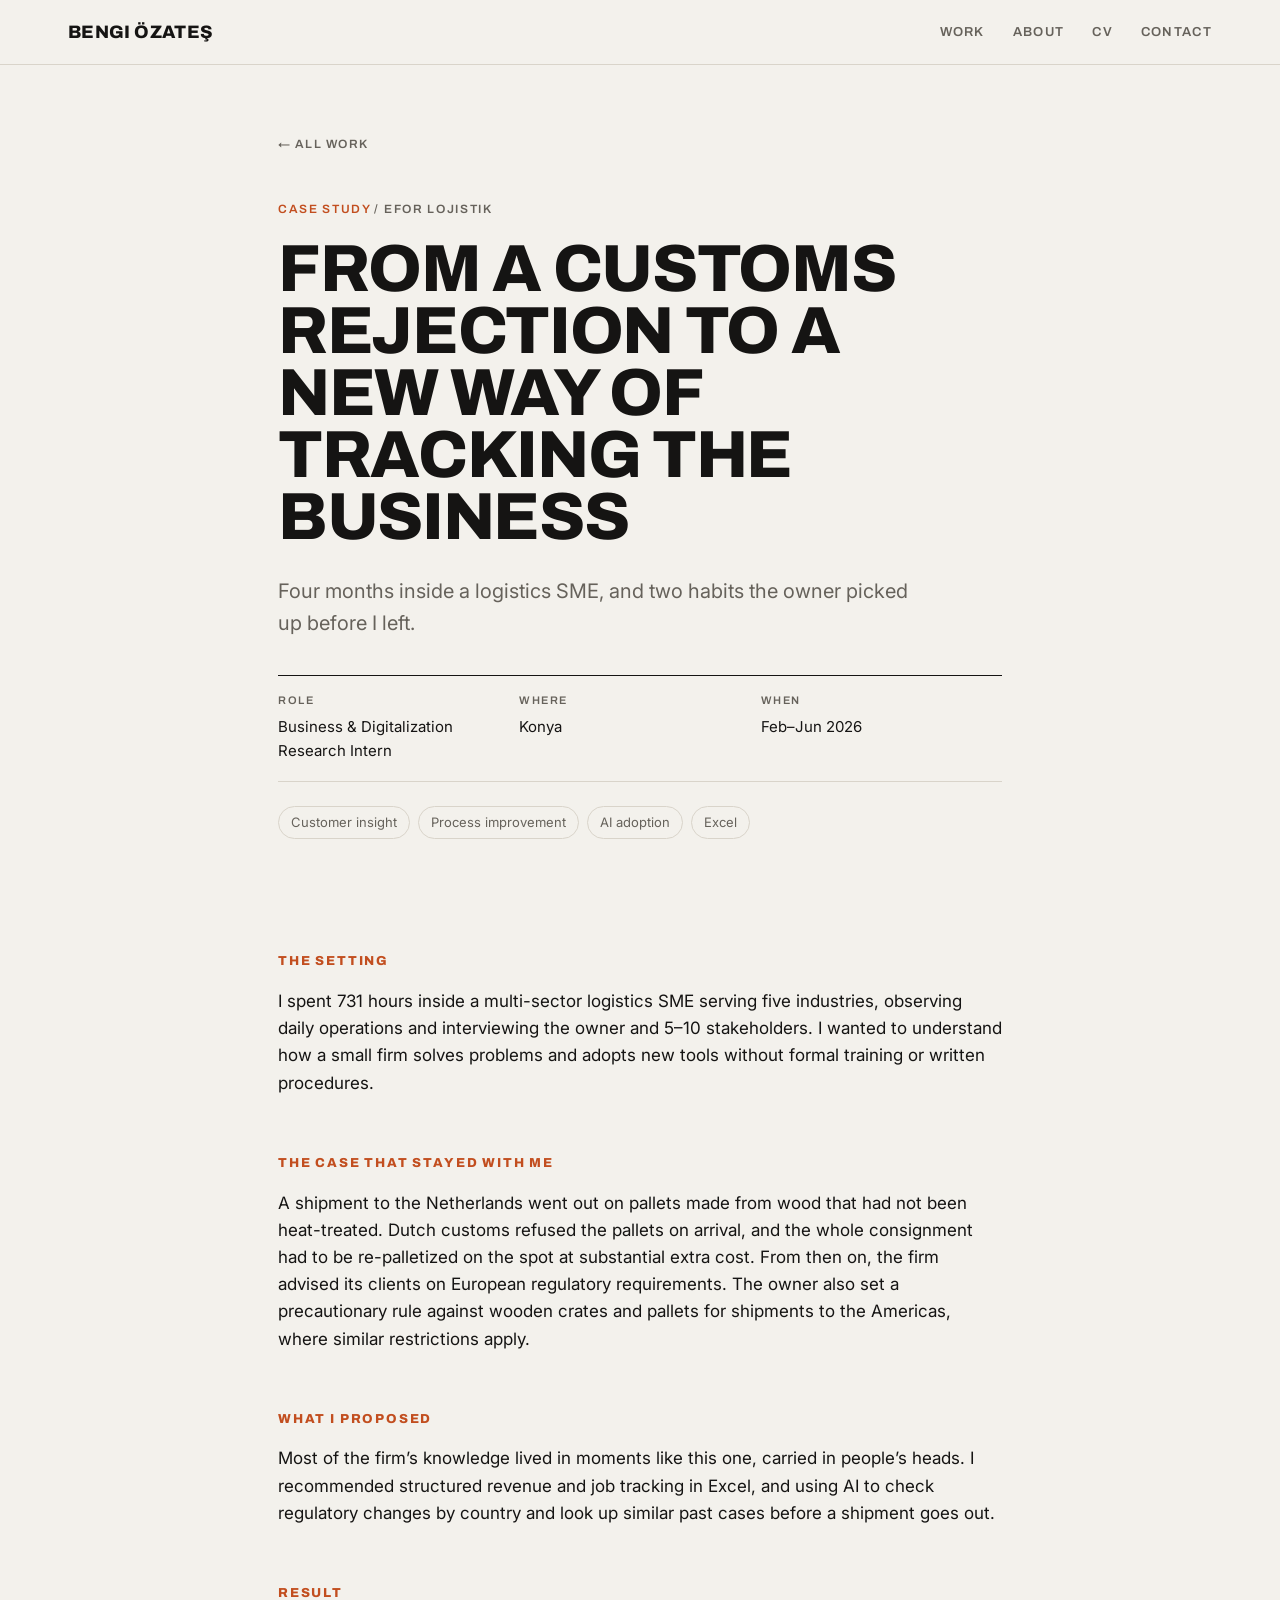
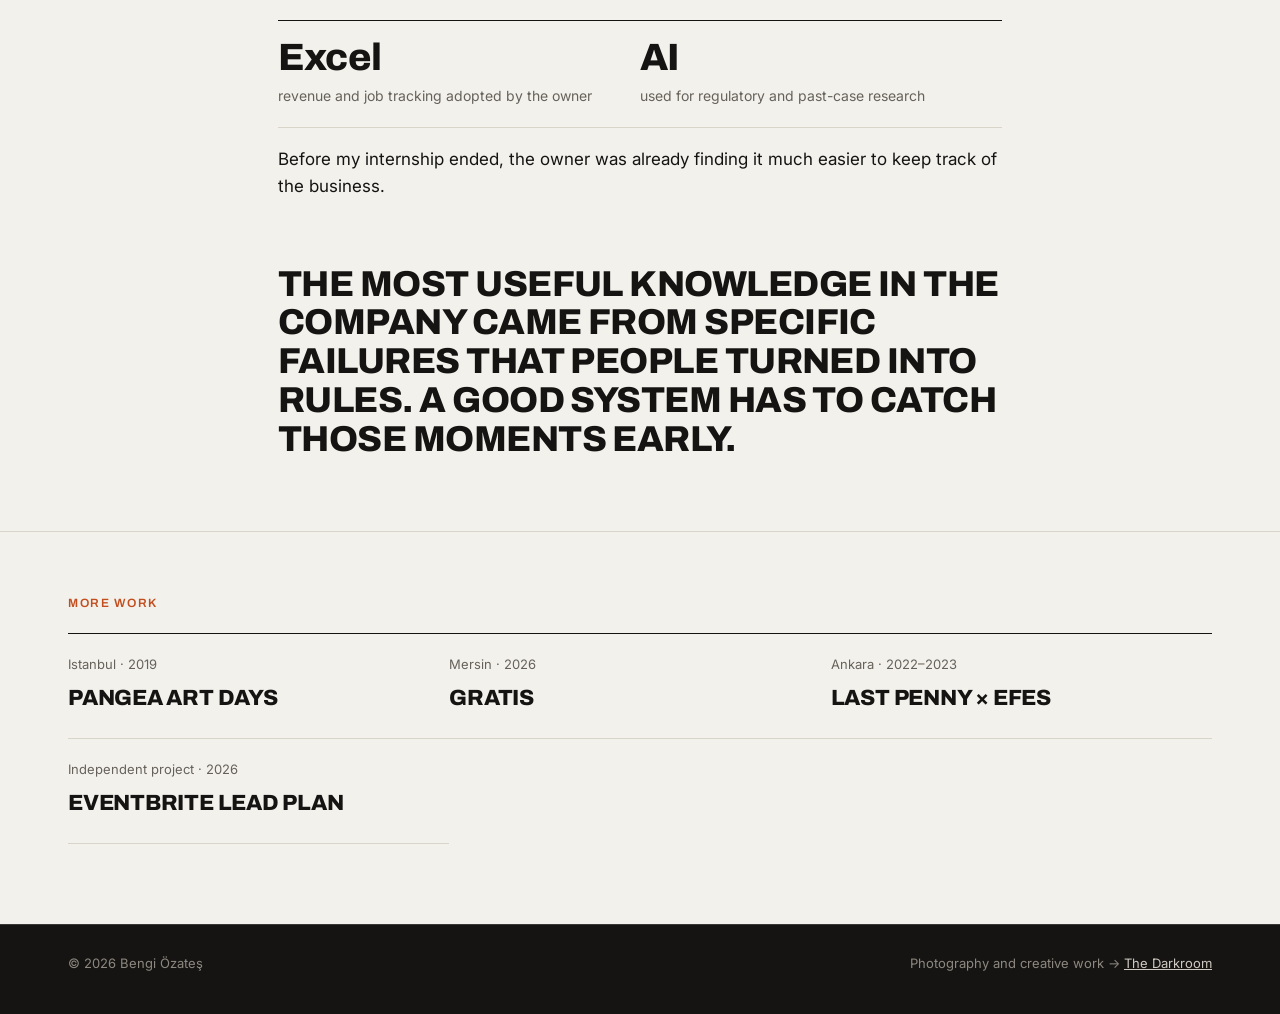
==== efor.html @ a21bf034 "Add files via upload" ====
<!doctype html>
<html lang="en">
<head>
<meta charset="utf-8">
<meta name="viewport" content="width=device-width, initial-scale=1">
<title>Efor Lojistik | Bengi Özateş</title>
<meta name="description" content="Four months inside a logistics SME, and two habits the owner picked up before I left.">
<link rel="preconnect" href="https://fonts.googleapis.com">
<link rel="preconnect" href="https://fonts.gstatic.com" crossorigin>
<link href="https://fonts.googleapis.com/css2?family=Archivo:wght@400;500;600;800&family=Inter:wght@400;500;600&display=swap" rel="stylesheet">
<link rel="stylesheet" href="style.css">
</head>
<body>
<nav>
  <div class="wrap">
    <a class="logo" href="index.html">Bengi Özateş</a>
    <ul>
      <li><a href="index.html#work">Work</a></li>
      <li class="hide"><a href="index.html#about">About</a></li>
      <li><a href="Bengi_Ozates_CV.pdf">CV</a></li>
      <li><a href="index.html#contact">Contact</a></li>
    </ul>
  </div>
</nav>

<header class="case-hero">
  <div class="narrow">
    <a class="back" href="index.html#work">← All work</a><br>
    <span class="label"><b>Case study</b> / Efor Lojistik</span>
    <h1>From a customs rejection to a new way of tracking the business</h1>
    <p class="sub">Four months inside a logistics SME, and two habits the owner picked up before I left.</p>
    <dl class="facts">
      <div><dt>Role</dt><dd>Business &amp; Digitalization Research Intern</dd></div>
      <div><dt>Where</dt><dd>Konya</dd></div>
      <div><dt>When</dt><dd>Feb–Jun 2026</dd></div>
    </dl>
    <ul class="tags"><li>Customer insight</li><li>Process improvement</li><li>AI adoption</li><li>Excel</li></ul>
    
  </div>
</header>
<article class="case-body">
  <div class="narrow">
    
    <h3>The setting</h3>
    <p>I spent 731 hours inside a multi-sector logistics SME serving five industries, observing daily operations and interviewing the owner and 5–10 stakeholders. I wanted to understand how a small firm solves problems and adopts new tools without formal training or written procedures.</p>

    <h3>The case that stayed with me</h3>
    <p>A shipment to the Netherlands went out on pallets made from wood that had not been heat-treated. Dutch customs refused the pallets on arrival, and the whole consignment had to be re-palletized on the spot at substantial extra cost. From then on, the firm advised its clients on European regulatory requirements. The owner also set a precautionary rule against wooden crates and pallets for shipments to the Americas, where similar restrictions apply.</p>

    <h3>What I proposed</h3>
    <p>Most of the firm’s knowledge lived in moments like this one, carried in people’s heads. I recommended structured revenue and job tracking in Excel, and using AI to check regulatory changes by country and look up similar past cases before a shipment goes out.</p>

    <h3>Result</h3>
    <div class="result two">
      <div><b>Excel</b><span>revenue and job tracking adopted by the owner</span></div>
      <div><b>AI</b><span>used for regulatory and past-case research</span></div>
    </div>
    <p style="margin-top:18px">Before my internship ended, the owner was already finding it much easier to keep track of the business.</p>

    <p class="quote">The most useful knowledge in the company came from specific failures that people turned into rules. A good system has to catch those moments early.</p>

  </div>
</article>
<section class="next">
  <div class="wrap">
    <span class="label"><b>More work</b></span>
    <div class="row">
      <a href="pangea.html"><small>Istanbul · 2019</small><strong>Pangea Art Days</strong></a>
      <a href="gratis.html"><small>Mersin · 2026</small><strong>Gratis</strong></a>
      <a href="lastpenny.html"><small>Ankara · 2022–2023</small><strong>Last Penny × Efes</strong></a>
      <a href="eventbrite.html"><small>Independent project · 2026</small><strong>Eventbrite lead plan</strong></a>
    </div>
  </div>
</section>
<footer>
  <div class="wrap">
    <span>© 2026 Bengi Özateş</span>
    <span>Photography and creative work → <a href="https://bengiozates.github.io/darkroom/">The Darkroom</a></span>
  </div>
</footer>
</body>
</html>
---- style.css ----
:root{--bg:#f3f1ec;--ink:#151413;--muted:#66625b;--line:#d9d4ca;--accent:#c24e1f;--accent-soft:#f1dfd4;--dark:#151413;--on-dark:#ece9e2;--surface:#fbfaf7;
--display:"Archivo","Arial Narrow",Arial,sans-serif;--sans:"Inter",system-ui,sans-serif}
*{box-sizing:border-box}
html{scroll-behavior:smooth}
body{margin:0;background:var(--bg);color:var(--ink);font-family:var(--sans);font-size:17px;line-height:1.6;-webkit-font-smoothing:antialiased}
a{color:inherit;text-decoration:none}
img{display:block;max-width:100%}
p{margin:0 0 16px}
.wrap{max-width:1200px;margin:0 auto;padding:0 28px}
.narrow{max-width:780px;margin:0 auto;padding:0 28px}
.label{font-family:var(--display);font-size:12px;font-weight:600;letter-spacing:.14em;text-transform:uppercase;color:var(--muted)}
.label b{color:var(--accent);font-weight:600}

nav{border-bottom:1px solid var(--line);background:var(--bg);position:sticky;top:0;z-index:10}
nav .wrap{display:flex;justify-content:space-between;align-items:center;height:64px}
.logo{font-family:var(--display);font-weight:800;font-size:18px;letter-spacing:.02em;text-transform:uppercase}
nav ul{display:flex;gap:28px;list-style:none;margin:0;padding:0;font-family:var(--display);font-size:13px;font-weight:600;letter-spacing:.1em;text-transform:uppercase}
nav ul a{color:var(--muted)} nav ul a:hover{color:var(--ink)}

h1,h2,h3,h4{font-family:var(--display);font-weight:800;text-transform:uppercase;letter-spacing:-.02em;margin:0}
.btn{display:inline-block;padding:14px 22px;border:1.5px solid var(--ink);border-radius:999px;font-family:var(--display);font-weight:600;font-size:13px;letter-spacing:.1em;text-transform:uppercase;transition:opacity .15s}
.btn.solid{background:var(--ink);color:var(--bg)}
.btn:hover{opacity:.8}
.dark .btn{border-color:var(--on-dark)} .dark .btn.solid{background:var(--on-dark);color:var(--dark)}

/* hero */
.hero{padding:88px 0 56px}
.hero h1{font-size:clamp(44px,8.6vw,124px);line-height:.92;letter-spacing:-.025em;margin:22px 0 0}
.hero h1 span{color:var(--accent)}
.hero .row{display:grid;grid-template-columns:1.3fr 1fr;gap:48px;margin-top:48px;align-items:end}
.hero .lead{font-size:20px;line-height:1.55;margin:0;max-width:620px}
.hero .lead em{font-style:normal;color:var(--muted)}
.cta{display:flex;gap:12px;flex-wrap:wrap;justify-content:flex-end}
.stats{display:grid;grid-template-columns:repeat(4,1fr);border-top:1.5px solid var(--ink);border-bottom:1px solid var(--line);margin:56px 0 0}
.stats div{padding:20px 20px 22px 0}
.stats b{font-family:var(--display);font-weight:800;font-size:34px;letter-spacing:-.02em;display:block;line-height:1}
.stats span{font-size:14px;color:var(--muted);display:block;margin-top:8px;line-height:1.4}

.band img{width:100%;height:min(56vw,560px);object-fit:cover;object-position:center 40%}
.cap{display:flex;justify-content:space-between;gap:16px;padding:12px 0;font-size:13px;color:var(--muted)}

section.block{padding:104px 0}
.head{display:flex;justify-content:space-between;align-items:end;gap:24px;flex-wrap:wrap;margin-bottom:40px}
.head p{max-width:400px;color:var(--muted);margin:0}
h2{font-size:clamp(34px,5vw,64px);line-height:.95;margin-top:14px}

.list{border-top:1.5px solid var(--ink)}
.item{display:grid;grid-template-columns:70px 1.1fr 1.4fr 40px;gap:24px;align-items:baseline;padding:30px 0;border-bottom:1px solid var(--line);transition:padding .2s,background .2s}
.item:hover{background:#ebe8e1;padding-left:12px;padding-right:12px}
.item .n{font-family:var(--display);font-weight:600;color:var(--accent);font-size:15px}
.item h3{font-size:clamp(24px,2.8vw,36px);line-height:1}
.item .meta{display:block;font-size:13px;color:var(--muted);margin-top:10px;letter-spacing:.04em}
.item p{margin:0;font-size:17px}
.item .arrow{font-size:24px;text-align:right}

/* gallery */
.gallery{display:grid;grid-template-columns:1fr 1.25fr 1fr 1.25fr;gap:16px;align-items:end;margin-top:72px}
.gallery figure{margin:0}
.gallery img{width:100%;object-fit:cover;border-radius:4px}
.gallery .tall img{aspect-ratio:9/14;object-position:center 85%}
.gallery .wide img{aspect-ratio:4/3}
.gallery .sq img{aspect-ratio:1/1}
.gallery figcaption{font-size:12px;letter-spacing:.06em;text-transform:uppercase;color:var(--muted);margin-top:10px;font-family:var(--display);font-weight:600}
.gallery a figcaption{color:var(--accent)}

/* how */
.dark{background:var(--dark);color:var(--on-dark)}
.dark .label{color:#9a958c}
.steps{display:grid;grid-template-columns:repeat(4,1fr);border-top:1px solid #3a3835;margin-top:8px}
.step{padding:26px 24px 0 0;border-right:1px solid #3a3835;margin-right:24px}
.step:last-child{border-right:0;margin-right:0}
.step .n{font-family:var(--display);color:var(--accent);font-weight:600;font-size:14px}
.step h4{font-size:22px;line-height:1.05;margin:14px 0 12px;letter-spacing:-.005em}
.step p{font-size:15px;color:#b9b4ab;margin:0 0 6px}
.step small{font-size:12px;letter-spacing:.1em;text-transform:uppercase;color:#7f7a72}

/* about */
.about .grid{display:grid;grid-template-columns:340px 1fr;gap:64px;align-items:start}
.about img{width:100%;aspect-ratio:3/4;object-fit:cover;object-position:center bottom;border-radius:4px}
.about h2{margin-bottom:28px}
.about p{font-size:18px}
.chips{display:flex;flex-wrap:wrap;gap:8px;list-style:none;padding:0;margin:26px 0 0}
.chips li{border:1px solid var(--line);padding:6px 13px;border-radius:999px;font-size:14px}

/* contact */
.contact h2{font-size:clamp(48px,10vw,140px);line-height:.9;margin:18px 0 32px}
.contact h2 span{color:var(--accent)}
.contact p{color:#b9b4ab;max-width:520px;margin-bottom:30px}
footer{padding:28px 0 40px;font-size:13px;color:#8d887f;background:var(--dark);border-top:1px solid #3a3835}
footer .wrap{display:flex;justify-content:space-between;gap:16px;flex-wrap:wrap}
footer a{color:#cfcac1;text-decoration:underline}

/* case pages */
.case-hero{padding:64px 0 32px}
.back{display:inline-block;font-family:var(--display);font-size:12px;font-weight:600;letter-spacing:.12em;text-transform:uppercase;color:var(--muted);margin-bottom:40px}
.back:hover{color:var(--ink)}
.case-hero h1{font-size:clamp(36px,5.2vw,68px);line-height:.93;margin:18px 0 26px}
.case-hero .sub{font-size:20px;color:var(--muted);max-width:640px;margin:0 0 36px}
.facts{display:grid;grid-template-columns:repeat(3,1fr);border-top:1.5px solid var(--ink);border-bottom:1px solid var(--line);margin:0}
.facts div{padding:16px 16px 18px 0}
.facts dt{font-family:var(--display);font-size:11px;font-weight:600;letter-spacing:.14em;text-transform:uppercase;color:var(--muted)}
.facts dd{margin:6px 0 0;font-size:15px}
.case-img{margin:48px 0 0}
.case-img img{width:100%;max-height:620px;object-fit:cover;border-radius:4px}
.case-body{padding:24px 0 72px}
.case-body h3{font-size:13px;letter-spacing:.14em;color:var(--accent);margin:56px 0 16px}
.tags{display:flex;flex-wrap:wrap;gap:8px;margin:24px 0 0;padding:0;list-style:none}
.tags li{font-size:13px;border:1px solid var(--line);padding:5px 12px;border-radius:999px;color:var(--muted)}
.funnel{list-style:none;margin:8px 0 0;padding:0;counter-reset:f;border-top:1.5px solid var(--ink)}
.funnel li{position:relative;padding:20px 0 20px 64px;border-bottom:1px solid var(--line)}
.funnel li::before{counter-increment:f;content:"0" counter(f);position:absolute;left:0;top:20px;font-family:var(--display);font-weight:600;color:var(--accent);font-size:15px}
.funnel strong{display:block;font-family:var(--display);font-weight:800;text-transform:uppercase;font-size:19px;letter-spacing:-.01em;margin-bottom:4px}
.funnel span{color:var(--muted);font-size:15px}
.funnel li.win{background:var(--accent-soft);padding-left:64px;margin:0 -16px;padding-right:16px}
.funnel li.win::before{left:16px}
.result{display:grid;grid-template-columns:repeat(3,1fr);border-top:1.5px solid var(--ink);margin:8px 0 0}
.result.two{grid-template-columns:1fr 1fr}
.result div{padding:18px 18px 20px 0;border-bottom:1px solid var(--line)}
.result b{display:block;font-family:var(--display);font-weight:800;font-size:38px;letter-spacing:-.02em;line-height:1}
.result span{font-size:14px;color:var(--muted);display:block;margin-top:8px}
.grid3{display:grid;grid-template-columns:repeat(3,1fr);gap:12px;margin:32px 0 0}
.grid3 img{border-radius:4px;aspect-ratio:4/3;object-fit:cover;width:100%}
.quote{margin:64px 0 0;font-family:var(--display);font-weight:800;text-transform:uppercase;font-size:clamp(24px,3.2vw,36px);line-height:1.08;letter-spacing:-.015em}
.reel{display:block;max-width:300px;position:relative;margin:32px 0 0}
.reel img{border-radius:4px;width:100%}
.reel .play{position:absolute;left:12px;right:12px;top:12px;background:rgba(21,20,19,.88);color:#fff;font-family:var(--display);font-weight:600;font-size:12px;letter-spacing:.1em;text-transform:uppercase;padding:10px 12px;border-radius:999px;text-align:center}
.next{border-top:1px solid var(--line);padding:56px 0 80px}
.next .row{display:grid;grid-template-columns:repeat(3,1fr);border-top:1.5px solid var(--ink);margin-top:18px}
.next a{display:block;padding:20px 16px 22px 0;border-bottom:1px solid var(--line)}
.next a:hover strong{color:var(--accent)}
.next small{display:block;font-size:13px;color:var(--muted);margin-bottom:6px}
.next strong{font-family:var(--display);font-weight:800;text-transform:uppercase;font-size:22px;letter-spacing:-.01em}

@media (max-width:820px){
  body{font-size:16px}
  .wrap,.narrow{padding:0 16px}
  nav ul{gap:16px} nav ul .hide{display:none}
  .hero{padding:52px 0 40px}
  .hero .row{grid-template-columns:1fr;gap:28px}
  .cta{justify-content:flex-start}
  .stats{grid-template-columns:1fr 1fr}
  section.block{padding:64px 0}
  .item{grid-template-columns:40px 1fr;gap:8px 14px;padding:24px 0}
  .item p{grid-column:2}
  .item .arrow{display:none}
  .gallery{grid-template-columns:1fr 1fr;margin-top:48px}
  .steps{grid-template-columns:1fr}
  .step{border-right:0;margin-right:0;border-bottom:1px solid #3a3835;padding-bottom:24px}
  .about .grid{grid-template-columns:1fr;gap:32px}
  .about img{max-width:260px}
  .case-hero{padding:40px 0 24px}
  .facts,.result,.result.two,.next .row{grid-template-columns:1fr}
  .grid3{grid-template-columns:1fr 1fr}
  .grid3 img:last-child{grid-column:span 2;aspect-ratio:16/9}
  .funnel li.win{margin:0 -8px;padding-right:8px}
}
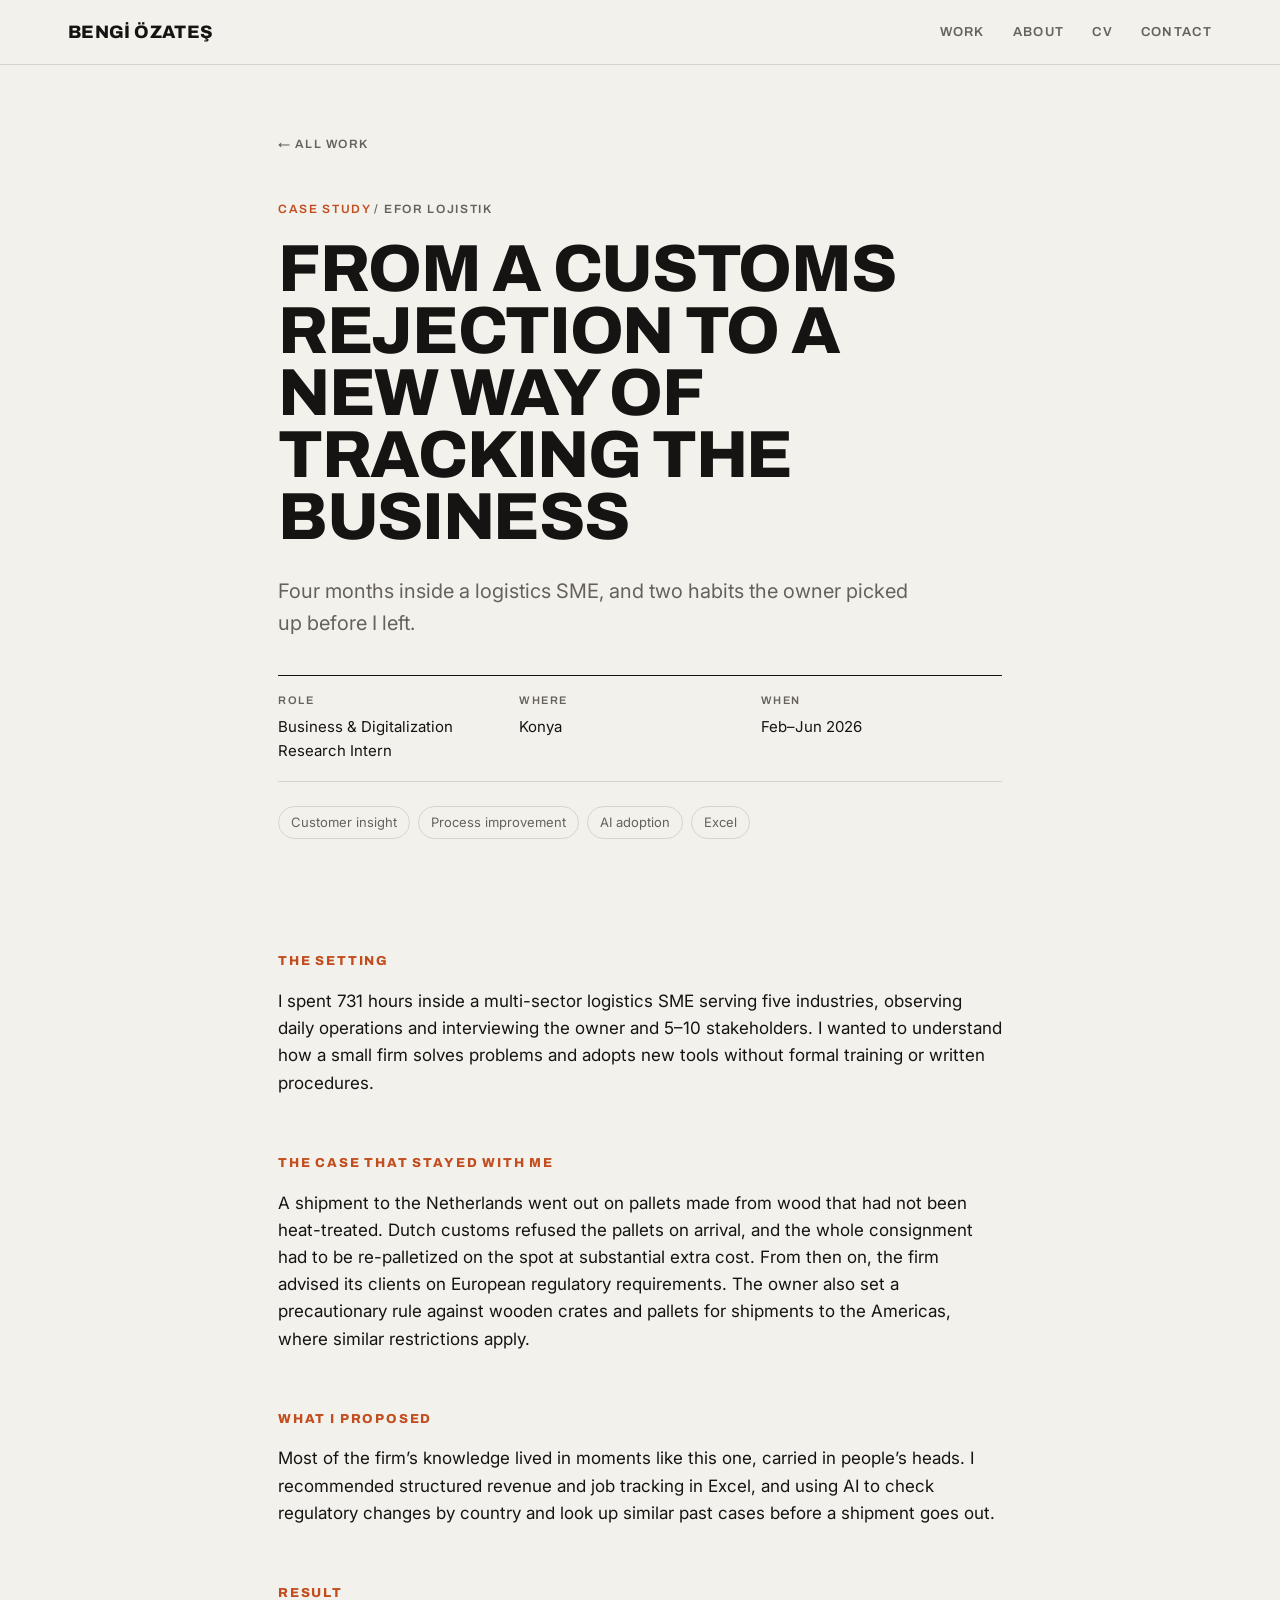
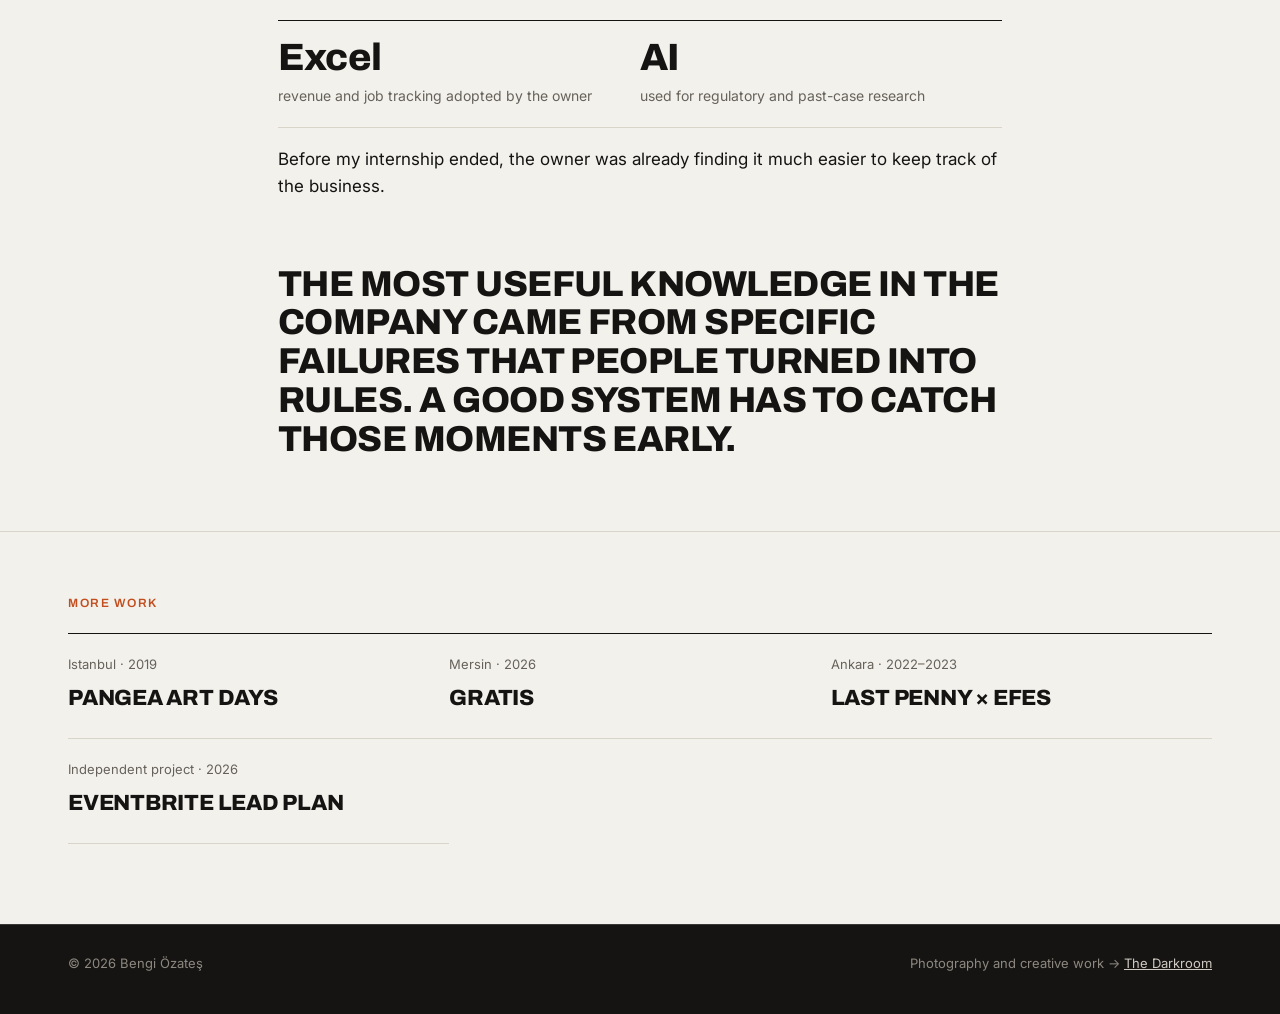
==== commit b599e12a: "Add files via upload" ====
--- a/efor.html
+++ b/efor.html
@@ -3,6 +3,7 @@
 <head>
 <meta charset="utf-8">
 <meta name="viewport" content="width=device-width, initial-scale=1">
+<meta name="referrer" content="strict-origin-when-cross-origin">
 <title>Efor Lojistik | Bengi Özateş</title>
 <meta name="description" content="Four months inside a logistics SME, and two habits the owner picked up before I left.">
 <link rel="preconnect" href="https://fonts.googleapis.com">
@@ -13,7 +14,7 @@
 <body>
 <nav>
   <div class="wrap">
-    <a class="logo" href="index.html">Bengi Özateş</a>
+    <a class="logo" href="index.html" lang="tr">Bengi Özateş</a>
     <ul>
       <li><a href="index.html#work">Work</a></li>
       <li class="hide"><a href="index.html#about">About</a></li>
--- a/style.css
+++ b/style.css
@@ -14,6 +14,7 @@
 nav{border-bottom:1px solid var(--line);background:var(--bg);position:sticky;top:0;z-index:10}
 nav .wrap{display:flex;justify-content:space-between;align-items:center;height:64px}
 .logo{font-family:var(--display);font-weight:800;font-size:18px;letter-spacing:.02em;text-transform:uppercase}
+.name{text-transform:uppercase}
 nav ul{display:flex;gap:28px;list-style:none;margin:0;padding:0;font-family:var(--display);font-size:13px;font-weight:600;letter-spacing:.1em;text-transform:uppercase}
 nav ul a{color:var(--muted)} nav ul a:hover{color:var(--ink)}
 
@@ -76,7 +77,7 @@
 
 /* about */
 .about .grid{display:grid;grid-template-columns:340px 1fr;gap:64px;align-items:start}
-.about img{width:100%;aspect-ratio:3/4;object-fit:cover;object-position:center bottom;border-radius:4px}
+.about img{width:100%;aspect-ratio:3/4;object-fit:cover;object-position:center top;border-radius:4px}
 .about h2{margin-bottom:28px}
 .about p{font-size:18px}
 .chips{display:flex;flex-wrap:wrap;gap:8px;list-style:none;padding:0;margin:26px 0 0}
